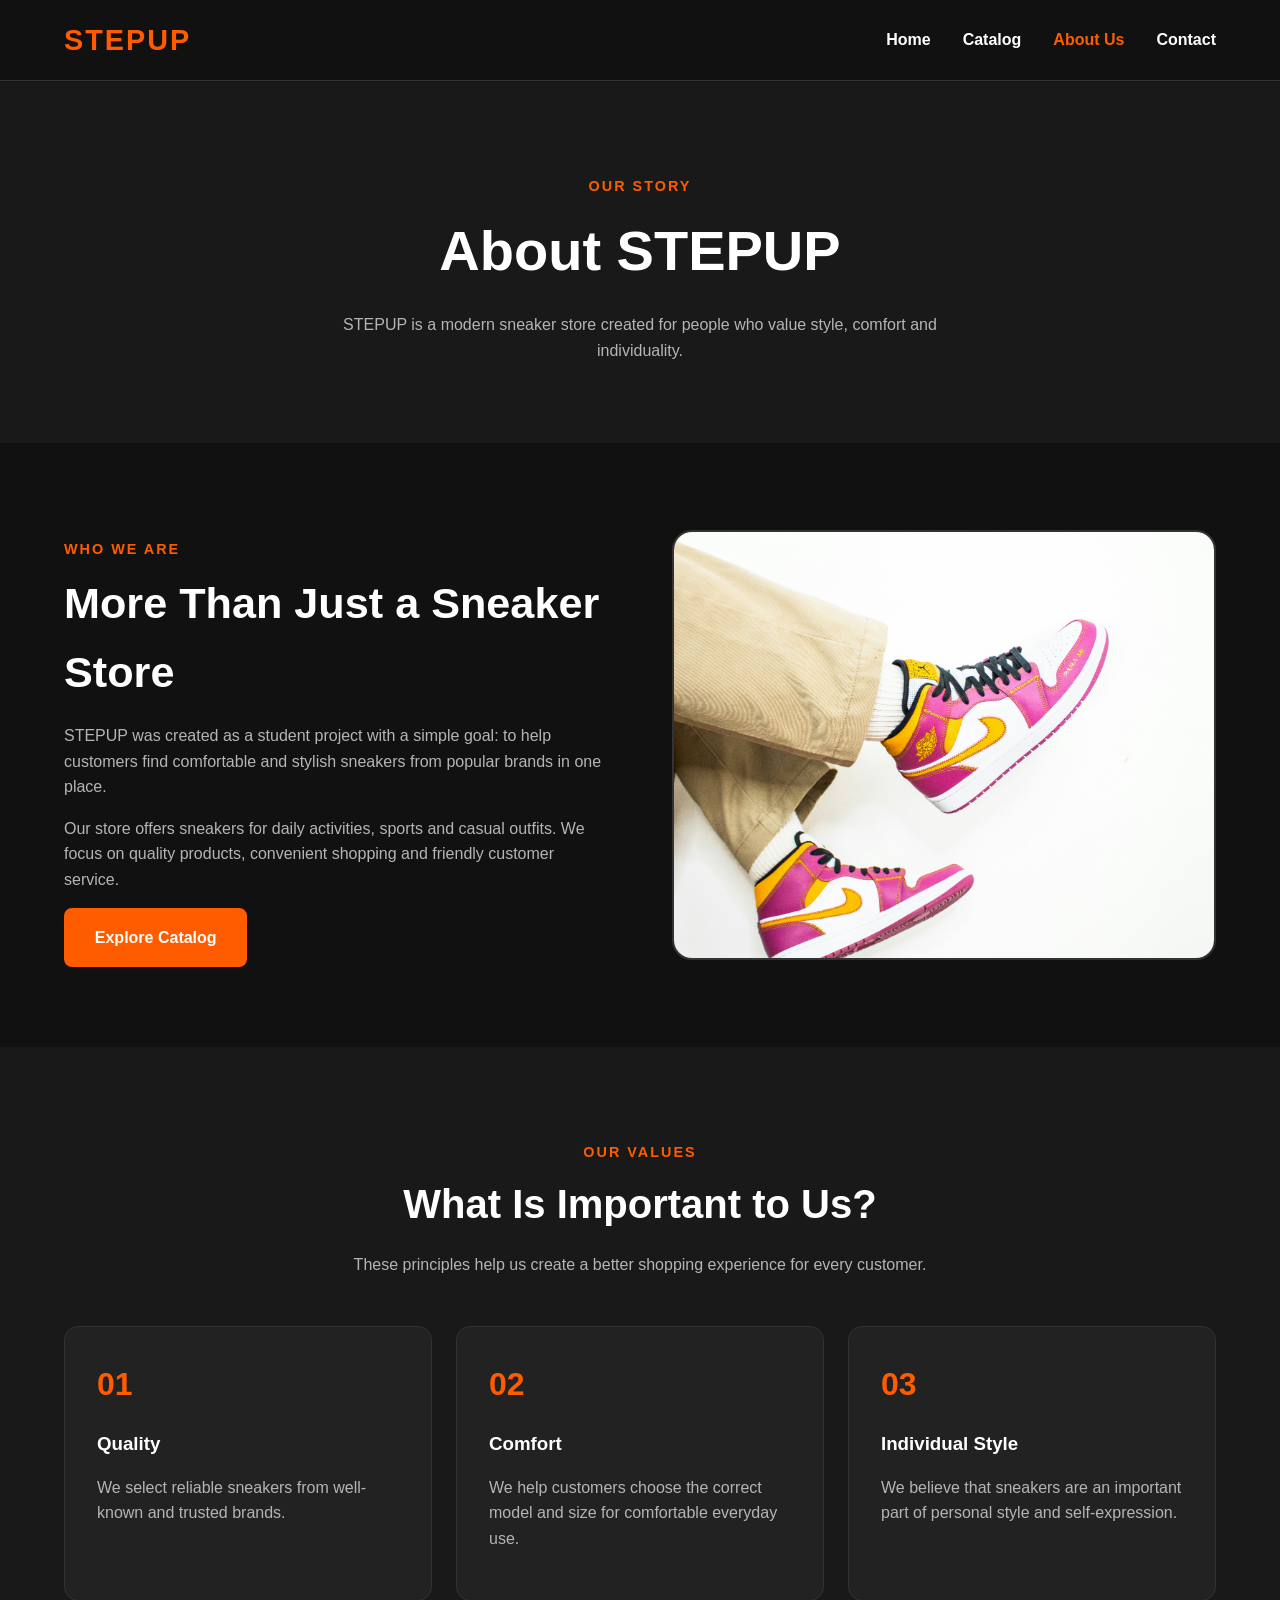
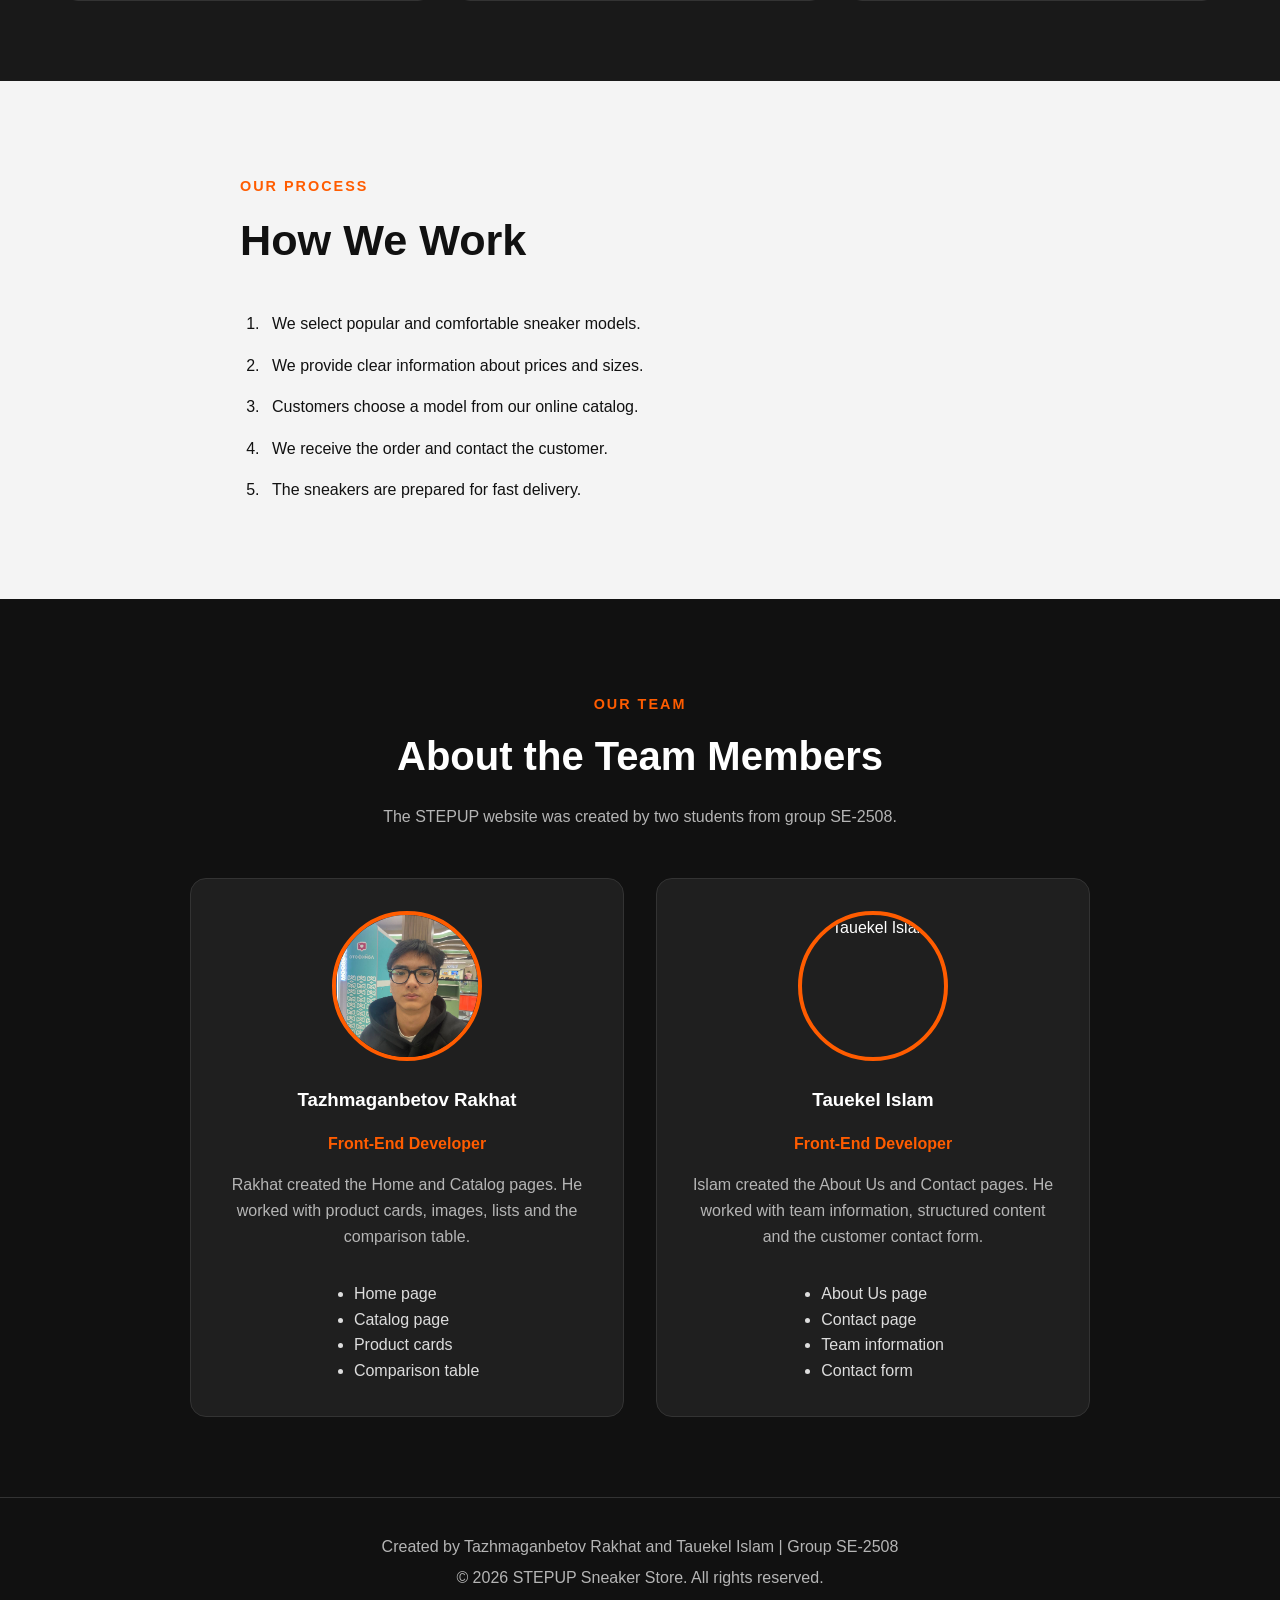
==== about.html @ 3e0dd7fe "Initial STEPUP sneaker store project" ====
<!DOCTYPE html>
<html lang="en">
<head>
  <meta charset="UTF-8">
  <meta name="viewport" content="width=device-width, initial-scale=1.0">

  <!-- Created by Tazhmaganbetov Rakhat and Tauekel Islam, SE-2508 -->
  <title>About Us | STEPUP Sneaker Store</title>

  <link rel="stylesheet" href="./css/style.css">
</head>

<body>

<!-- Header and navigation -->
<header id="main-header">
  <nav class="navbar">
    <a class="logo" href="index.html">STEPUP</a>

    <ul class="nav-menu">
      <li><a href="index.html">Home</a></li>
      <li><a href="catalog.html">Catalog</a></li>
      <li><a class="active" href="about.html">About Us</a></li>
      <li><a href="contact.html">Contact</a></li>
    </ul>
  </nav>
</header>

<main>

  <!-- Page introduction -->
  <section class="page-banner">
    <p class="section-label">OUR STORY</p>
    <h1>About STEPUP</h1>
    <p>
      STEPUP is a modern sneaker store created for people who value
      style, comfort and individuality.
    </p>
  </section>

  <!-- Store story -->
  <section class="about-story">
    <div class="about-text">
      <p class="section-label">WHO WE ARE</p>
      <h2>More Than Just a Sneaker Store</h2>

      <p>
        STEPUP was created as a student project with a simple goal:
        to help customers find comfortable and stylish sneakers
        from popular brands in one place.
      </p>

      <p>
        Our store offers sneakers for daily activities, sports and
        casual outfits. We focus on quality products, convenient
        shopping and friendly customer service.
      </p>

      <a class="button" href="catalog.html">
        Explore Catalog
      </a>
    </div>

    <div class="about-image">
      <img
        src="./img/hero-sneakers.jpg"
        alt="Sneakers displayed in the STEPUP store"
      >
    </div>
  </section>

  <!-- Mission and values -->
  <section class="values-section">
    <div class="section-heading">
      <p class="section-label">OUR VALUES</p>
      <h2>What Is Important to Us?</h2>
      <p>
        These principles help us create a better shopping
        experience for every customer.
      </p>
    </div>

    <div class="values-container">
      <article class="value-card">
        <span class="value-number">01</span>
        <h3>Quality</h3>
        <p>
          We select reliable sneakers from well-known and
          trusted brands.
        </p>
      </article>

      <article class="value-card">
        <span class="value-number">02</span>
        <h3>Comfort</h3>
        <p>
          We help customers choose the correct model and size
          for comfortable everyday use.
        </p>
      </article>

      <article class="value-card">
        <span class="value-number">03</span>
        <h3>Individual Style</h3>
        <p>
          We believe that sneakers are an important part of
          personal style and self-expression.
        </p>
      </article>
    </div>
  </section>

  <!-- How the store works -->
  <section class="work-process">
    <div class="process-content">
      <p class="section-label">OUR PROCESS</p>
      <h2>How We Work</h2>

      <ol class="process-list">
        <li>
          We select popular and comfortable sneaker models.
        </li>
        <li>
          We provide clear information about prices and sizes.
        </li>
        <li>
          Customers choose a model from our online catalog.
        </li>
        <li>
          We receive the order and contact the customer.
        </li>
        <li>
          The sneakers are prepared for fast delivery.
        </li>
      </ol>
    </div>
  </section>

  <!-- Required team members section -->
  <section class="team-section">
    <div class="section-heading">
      <p class="section-label">OUR TEAM</p>
      <h2>About the Team Members</h2>
      <p>
        The STEPUP website was created by two students from
        group SE-2508.
      </p>
    </div>

    <div class="team-container">

      <article class="team-card">
        <img
          class="profile-img"
          src="./img/rakhat.jpg"
          alt="Tazhmaganbetov Rakhat"
        >
        <h3>Tazhmaganbetov Rakhat</h3>
        <p class="team-role">Front-End Developer</p>

        <p>
          Rakhat created the Home and Catalog pages. He worked
          with product cards, images, lists and the comparison
          table.
        </p>

        <ul class="member-tasks">
          <li>Home page</li>
          <li>Catalog page</li>
          <li>Product cards</li>
          <li>Comparison table</li>
        </ul>
      </article>

      <article class="team-card">
        <img
          class="profile-img"
          src="./img/islam.jpg"
          alt="Tauekel Islam"
        >

        <h3>Tauekel Islam</h3>
        <p class="team-role">Front-End Developer</p>

        <p>
          Islam created the About Us and Contact pages. He worked
          with team information, structured content and the
          customer contact form.
        </p>

        <ul class="member-tasks">
          <li>About Us page</li>
          <li>Contact page</li>
          <li>Team information</li>
          <li>Contact form</li>
        </ul>
      </article>

    </div>
  </section>

</main>

<!-- Footer -->
<footer>
  <p>
    Created by Tazhmaganbetov Rakhat and Tauekel Islam |
    Group SE-2508
  </p>
  <p>&copy; 2026 STEPUP Sneaker Store. All rights reserved.</p>
</footer>

</body>
</html>
---- css/style.css ----
/* General settings */
* {
  box-sizing: border-box;
}

html {
  scroll-behavior: smooth;
}
.contact-image {
  width: 100%;
  height: 230px;
  margin-bottom: 1.5rem;
  border-radius: 14px;
  object-fit: cover;
}
body {
  margin: 0;
  font-family: Arial, Helvetica, sans-serif;
  color: #ffffff;
  background-color: #111111;
  line-height: 1.6;
}

img {
  display: block;
  max-width: 100%;
}

a {
  color: inherit;
  text-decoration: none;
}

/* Header and navigation */
#main-header {
  background-color: #111111;
  border-bottom: 1px solid #333333;
}

.navbar {
  width: 90%;
  max-width: 1200px;
  min-height: 80px;
  margin: 0 auto;
  display: flex;
  align-items: center;
  justify-content: space-between;
}

.logo {
  color: #ff5c00;
  font-size: 1.8rem;
  font-weight: bold;
  letter-spacing: 2px;
}

.nav-menu {
  display: flex;
  align-items: center;
  gap: 2rem;
  margin: 0;
  padding: 0;
  list-style: none;
}

.nav-menu a {
  color: #ffffff;
  font-size: 1rem;
  font-weight: bold;
  transition: color 0.3s;
}

.nav-menu a:hover,
.nav-menu .active {
  color: #ff5c00;
}

/* Main hero section */
.hero {
  width: 90%;
  max-width: 1200px;
  min-height: 70vh;
  margin: 0 auto;
  display: flex;
  align-items: center;
  justify-content: space-between;
  gap: 3rem;
  padding: 4rem 0;
}

.hero-content {
  width: 50%;
}

.hero-label,
.section-label {
  margin-bottom: 0.5rem;
  color: #ff5c00;
  font-size: 0.9rem;
  font-weight: bold;
  letter-spacing: 2px;
}

.hero h1 {
  margin: 0 0 1rem;
  font-size: 4rem;
  line-height: 1.1;
}

.hero-description {
  max-width: 550px;
  margin-bottom: 2rem;
  color: #b5b5b5;
  font-size: 1.1rem;
}

.hero-image {
  width: 50%;
}

.hero-image img {
  width: 100%;
  height: 430px;
  border: 2px solid #333333;
  border-radius: 24px;
  object-fit: cover;
}

/* Buttons */
.button {
  display: inline-block;
  padding: 0.9rem 1.8rem;
  border: 2px solid #ff5c00;
  border-radius: 8px;
  color: #ffffff;
  background-color: #ff5c00;
  font-weight: bold;
  transition: 0.3s;
}

.button:hover {
  color: #ff5c00;
  background-color: transparent;
  transform: translateY(-2px);
}

.secondary-button {
  margin-top: 1rem;
}

/* Common section heading */
.section-heading {
  max-width: 650px;
  margin: 0 auto 3rem;
  text-align: center;
}

.section-heading h2 {
  margin: 0.3rem 0;
  font-size: 2.5rem;
}

.section-heading p:last-child {
  color: #b5b5b5;
}

/* Benefits section */
.benefits {
  padding: 5rem 5%;
  background-color: #191919;
}

.benefit-container {
  max-width: 1200px;
  margin: 0 auto;
  display: flex;
  gap: 1.5rem;
}

.benefit-card {
  flex: 1;
  padding: 2rem;
  border: 1px solid #333333;
  border-radius: 14px;
  background-color: #222222;
  transition: transform 0.3s, border-color 0.3s;
}

.benefit-card:hover {
  border-color: #ff5c00;
  transform: translateY(-5px);
}

.benefit-card h3 {
  margin-top: 0;
  color: #ff5c00;
}

.benefit-card p {
  margin-bottom: 0;
  color: #b5b5b5;
}

/* Popular products section */
.popular-products {
  max-width: 1200px;
  margin: 0 auto;
  padding: 5rem 0;
}

.product-container {
  display: flex;
  gap: 1.5rem;
}

.product-card {
  flex: 1;
  overflow: hidden;
  border: 1px solid #333333;
  border-radius: 14px;
  background-color: #1f1f1f;
  transition: transform 0.3s;
}

.product-card:hover {
  transform: translateY(-6px);
}

.product-card img {
  width: 100%;
  height: 250px;
  object-fit: cover;
}

.product-info {
  padding: 1.5rem;
}

.product-brand {
  margin: 0;
  color: #b5b5b5;
  font-size: 0.9rem;
}

.product-info h3 {
  margin: 0.4rem 0;
  font-size: 1.3rem;
}

.product-price {
  color: #ff5c00;
  font-size: 1.1rem;
  font-weight: bold;
}

.product-link {
  color: #ffffff;
  font-weight: bold;
}

.product-link:hover {
  color: #ff5c00;
}

/* Shopping steps */
.shopping-steps {
  padding: 5rem 5%;
  background-color: #f4f4f4;
  color: #111111;
}

.steps-content {
  max-width: 800px;
  margin: 0
  auto;
}

.steps-content h2 {
  margin-top: 0;
  font-size: 2.5rem;
}

.steps-content ol {
  padding-left: 1.5rem;
}

.steps-content li {
  margin-bottom: 0.8rem;
}

/* Footer */
footer {
  padding: 2rem 5%;
  border-top: 1px solid #333333;
  color: #b5b5b5;
  background-color: #111111;
  text-align: center;
}

footer p {
  margin: 0.3rem;
}
/* Page banner */
.page-banner {
  padding: 5rem 5%;
  background-color: #191919;
  text-align: center;
}

.page-banner h1 {
  margin: 0.5rem 0;
  font-size: 3.5rem;
}

.page-banner p:last-child {
  max-width: 650px;
  margin: 1rem auto 0;
  color: #b5b5b5;
}

/* Catalog */
.catalog-section {
  width: 90%;
  max-width: 1200px;
  margin: 0 auto;
  padding: 5rem 0;
}

.catalog-grid {
  display: grid;
  grid-template-columns: repeat(3, 1fr);
  gap: 1.5rem;
}

.catalog-grid .product-card h2 {
  margin: 0.4rem 0;
  font-size: 1.3rem;
}

.catalog-grid .product-card p {
  color: #b5b5b5;
}

.catalog-grid .product-card .product-price {
  color: #ff5c00;
}

.product-size {
  font-weight: bold;
}

.product-button {
  margin-top: 0.5rem;
  padding: 0.7rem 1.2rem;
}

/* Comparison table */
.comparison-section {
  padding: 5rem 5%;
  background-color: #191919;
}

.table-container {
  max-width: 1000px;
  margin: 0 auto;
  overflow-x: auto;
}

table {
  width: 100%;
  border-collapse: collapse;
  background-color: #222222;
}

table th,
table td {
  padding: 1rem;
  border: 1px solid #444444;
  text-align: left;
}

table th {
  color: #ffffff;
  background-color: #ff5c00;
}

table td {
  color: #dddddd;
}

table tbody tr:hover {
  background-color: #2c2c2c;
}
/* About story */
.about-story {
  width: 90%;
  max-width: 1200px;
  margin: 0 auto;
  padding: 5rem 0;
  display: flex;
  align-items: center;
  gap: 4rem;
}

.about-text,
.about-image {
  width: 50%;
}

.about-text h2 {
  margin: 0.5rem 0 1rem;
  font-size: 2.7rem;
}

.about-text p {
  color: #b5b5b5;
}

.about-text .section-label {
  color: #ff5c00;
}

.about-image img {
  width: 100%;
  height: 430px;
  border: 2px solid #333333;
  border-radius: 20px;
  object-fit: cover;
}

/* Store values */
.values-section {
  padding: 5rem 5%;
  background-color: #191919;
}

.values-container {
  max-width: 1200px;
  margin: 0 auto;
  display: flex;
  gap: 1.5rem;
}

.value-card {
  flex: 1;
  padding: 2rem;
  border: 1px solid #333333;
  border-radius: 14px;
  background-color: #222222;
  transition: 0.3s;
}

.value-card:hover {
  border-color: #ff5c00;
  transform: translateY(-5px);
}

.value-number {
  color: #ff5c00;
  font-size: 2rem;
  font-weight: bold;
}

.value-card h3 {
  margin-bottom: 0.5rem;
}

.value-card p {
  color: #b5b5b5;
}

/* Work process */
.work-process {
  padding: 5rem 5%;
  background-color: #f4f4f4;
  color: #111111;
}

.process-content {
  max-width: 800px;
  margin: 0 auto;
}

.process-content h2 {
  margin-top: 0;
  font-size: 2.7rem;
}

.process-list {
  padding-left: 1.5rem;
}

.process-list li {
  margin-bottom: 1rem;
  padding-left: 0.5rem;
}

/* Team section */
.team-section {
  padding: 5rem 5%;
}

.team-container {
  max-width: 900px;
  margin: 0 auto;
  display: flex;
  gap: 2rem;
}

.team-card {
  flex: 1;
  padding: 2rem;
  border: 1px solid #333333;
  border-radius: 16px;
  background-color: #1f1f1f;
  text-align: center;
}

.profile-placeholder {
  width: 150px;
  height: 150px;
  margin: 0 auto 1.5rem;
  border: 4px solid #ff5c00;
  border-radius: 50%;
  color: #ffffff;
  background-color: #333333;
  display: flex;
  align-items: center;
  justify-content: center;
  font-size: 2.3rem;
  font-weight: bold;
}

.team-card h3 {
  margin-bottom: 0.3rem;
}

.team-role {
  color: #ff5c00;
  font-weight: bold;
}

.team-card > p:not(.team-role) {
  color: #b5b5b5;
}

.member-tasks {
  display: inline-block;
  margin: 1rem auto 0;
  padding-left: 1.2rem;
  color: #dddddd;
  text-align: left;
}
.profile-img {
  display: block;
  width: 150px;
  height: 150px;
  margin: 0 auto 1.5rem;
  border: 4px solid #ff5c00;
  border-radius: 50%;
  object-fit: cover;
  transition: transform 0.3s, border-color 0.3s;
}

.profile-img:hover {
  border-color: #ffffff;
  transform: scale(1.06);
}
/* Contact page */
.contact-section {
  width: 90%;
  max-width: 1200px;
  margin: 0 auto;
  padding: 5rem 0;
  display: grid;
  grid-template-columns: 1fr 1.3fr;
  gap: 4rem;
}

.contact-information h2 {
  margin: 0.5rem 0 1rem;
  font-size: 2.5rem;
}

.contact-information > p:not(.section-label) {
  color: #b5b5b5;
}

.contact-card {
  margin-top: 1rem;
  padding: 1rem 1.2rem;
  border-left: 4px solid #ff5c00;
  background-color: #1f1f1f;
}

.contact-card h3 {
  margin: 0;
  color: #ff5c00;
}

.contact-card p {
  margin: 0.3rem 0 0;
  color: #dddddd;
}

.contact-card a:hover {
  color: #ff5c00;
}

.working-hours {
  margin: 0.5rem 0 0;
  padding-left: 1.2rem;
  color: #dddddd;
}

/* Form */
.form-wrapper {
  padding: 2rem;
  border: 1px solid #333333;
  border-radius: 16px;
  background-color: #1f1f1f;
}

.form-wrapper h2 {
  margin-top: 0;
  font-size: 2rem;
}

.form-group {
  margin: 0 0 1.3rem;
  padding: 0;
  border: none;
}

.form-group label,
.form-group legend {
  display: block;
  margin-bottom: 0.5rem;
  color: #ffffff;
  font-weight: bold;
}

#contact-form input[type="text"],
#contact-form input[type="email"],
#contact-form select,
#contact-form textarea {
  width: 100%;
  padding: 0.9rem;
  border: 2px solid #444444;
  border-radius: 8px;
  color: #ffffff;
  background-color: #292929;
  font: inherit;
  outline: none;
  transition: border-color 0.3s, box-shadow 0.3s;
}

#contact-form input:focus,
#contact-form select:focus,
#contact-form textarea:focus {
  border-color: #ff5c00;
  box-shadow: 0 0 0 3px rgba(255, 92, 0, 0.2);
}

#contact-form textarea {
  resize: vertical;
}

.radio-options {
  display: flex;
  flex-wrap: wrap;
  gap: 0.7rem;
}

.radio-options label {
  padding: 0.6rem 0.9rem;
  border: 1px solid #444444;
  border-radius: 8px;
  background-color: #292929;
  cursor: pointer;
}

.radio-options label:hover {
  border-color: #ff5c00;
}

.radio-options input {
  accent-color: #ff5c00;
}

.color-input {
  width: 70px;
  height: 45px;
  padding: 3px;
  border: 2px solid #444444;
  border-radius: 8px;
  background-color: #292929;
  cursor: pointer;
}

.agreement {
  display: flex;
  align-items: center;
  gap: 0.6rem;
  margin-bottom: 1.5rem;
  color: #b5b5b5;
}

.agreement input {
  accent-color: #ff5c00;
}

.submit-button {
  width: 100%;
  padding: 1rem;
  border: 2px solid #ff5c00;
  border-radius: 8px;
  color: #ffffff;
  background-color: #ff5c00;
  font-size: 1rem;
  font-weight: bold;
  cursor: pointer;
  transition: 0.3s;
}

.submit-button:hover {
  color: #ff5c00;
  background-color: transparent;
}
/* Responsive design */
@media (max-width: 800px) {
  .about-story,
  .values-container,
  .team-container {
    flex-direction: column;
  }
  .contact-section {
    grid-template-columns: 1fr;
    gap: 2rem;
  }

  .form-wrapper {
    padding: 1.3rem;
  }
  .about-text,
  .about-image {
    width: 100%;
  }

  .about-text h2 {
    font-size: 2.2rem;
  }

  .about-image img {
    height: 320px;
  }
  .navbar {
    padding: 1rem 0;
    flex-direction: column;
    gap: 1rem;
  }

  .nav-menu {
    gap: 1rem;
    flex-wrap: wrap;
    justify-content: center;
  }

  .hero {
    flex-direction: column;
  }

  .hero-content,
  .hero-image {
    width: 100%;
  }

  .hero h1 {
    font-size: 2.8rem;
  }

  .hero-image img {
    height: 350px;
  }

  .catalog-grid {
    grid-template-columns: 1fr;
  }

  .page-banner h1 {
    font-size: 2.5rem;
  }
  .benefit-container,
  .product-container {
    flex-direction: column;
  }

  .popular-products {
    width: 90%;
  }
}
/* Table special features */
.best-choice {
  background-color: rgba(255, 92, 0, 0.12);
}

.best-choice td:first-child {
  border-left: 4px solid #ff5c00;
}

.choice-badge {
  display: inline-block;
  margin-left: 0.5rem;
  padding: 0.2rem 0.5rem;
  border-radius: 20px;
  color: #111111;
  background-color: #ffb703;
  font-size: 0.7rem;
  font-weight: bold;
  text-transform: uppercase;
}

.stock {
  display: inline-block;
  min-width: 90px;
  padding: 0.35rem 0.7rem;
  border-radius: 20px;
  font-size: 0.8rem;
  font-weight: bold;
  text-align: center;
}

.in-stock {
  color: #75ff9b;
  background-color: rgba(46, 204, 113, 0.18);
}

.low-stock {
  color: #ffd166;
  background-color: rgba(255, 193, 7, 0.18);
}

.out-of-stock {
  color: #ff7b7b;
  background-color: rgba(231, 76, 60, 0.18);
}

table tbody tr {
  transition: background-color 0.3s, transform 0.3s;
}

table tbody tr:hover {
  background-color: #333333;
  transform: scale(1.01);
}
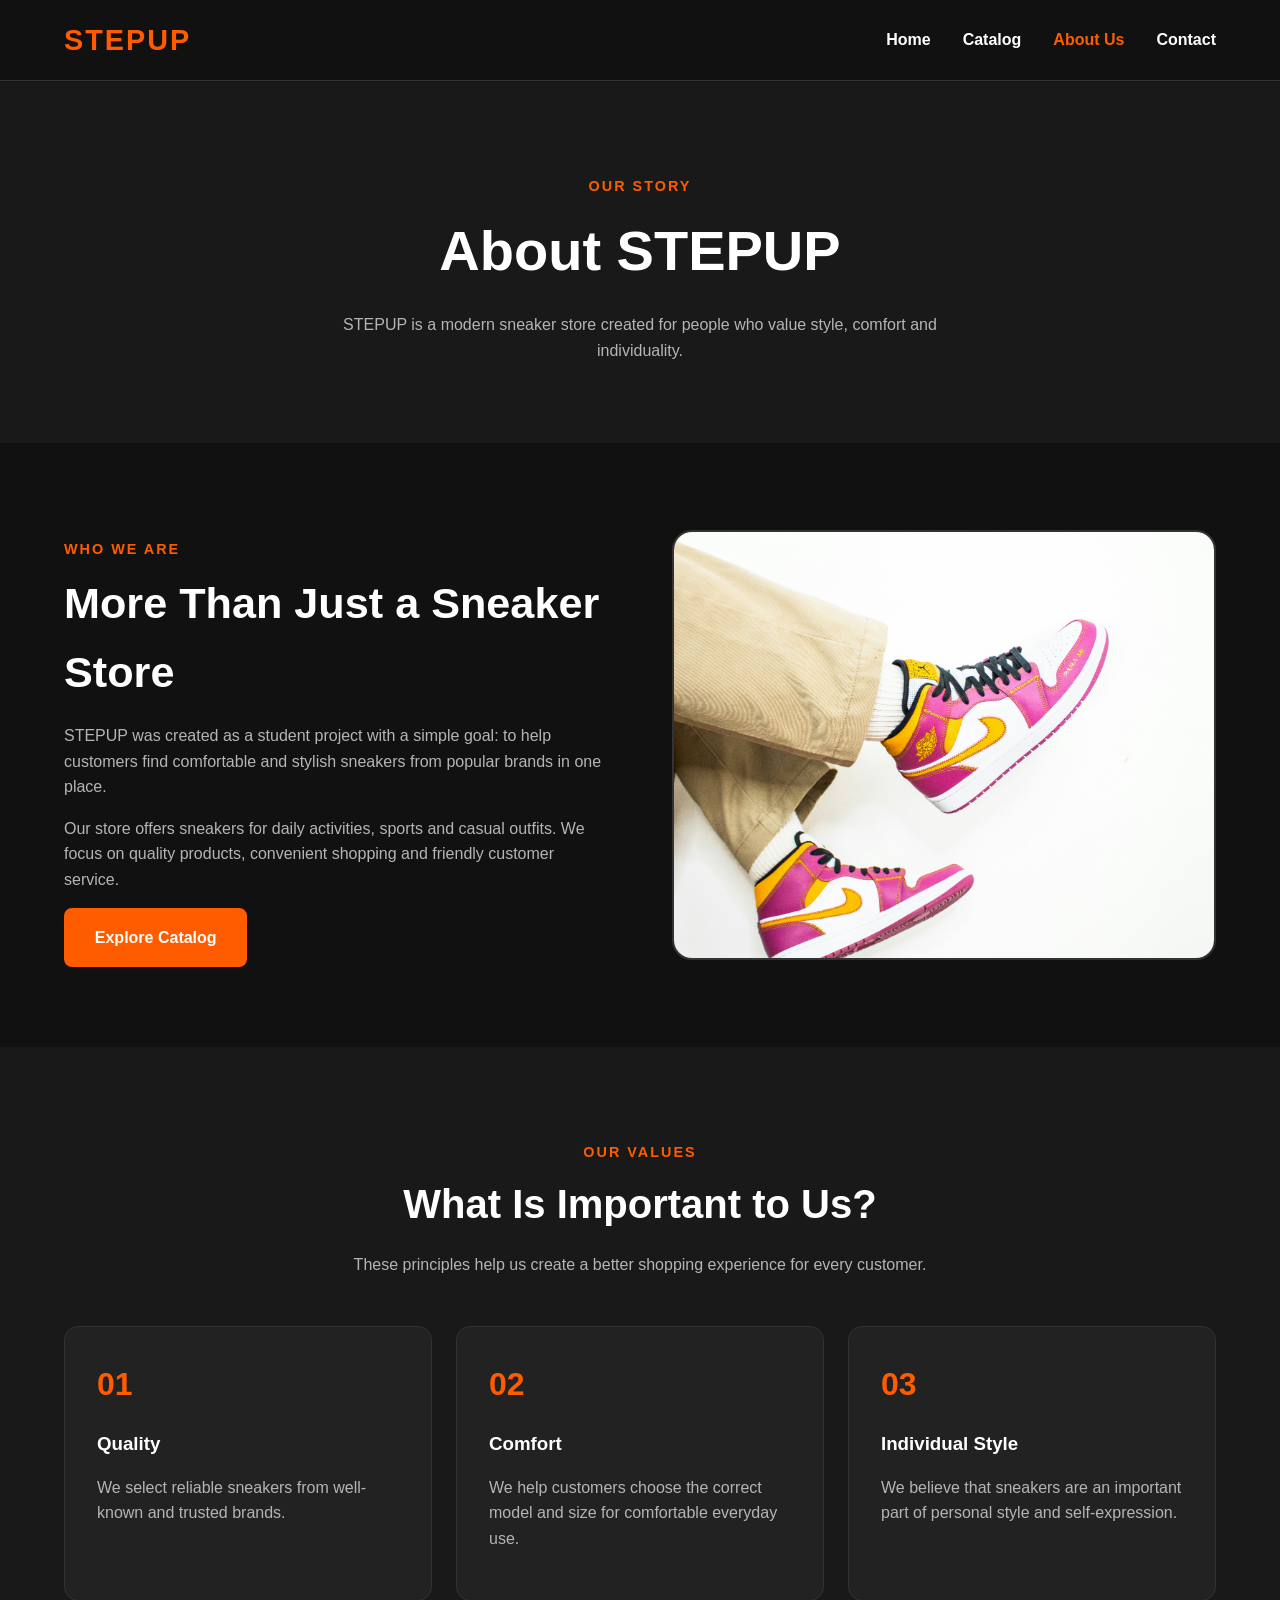
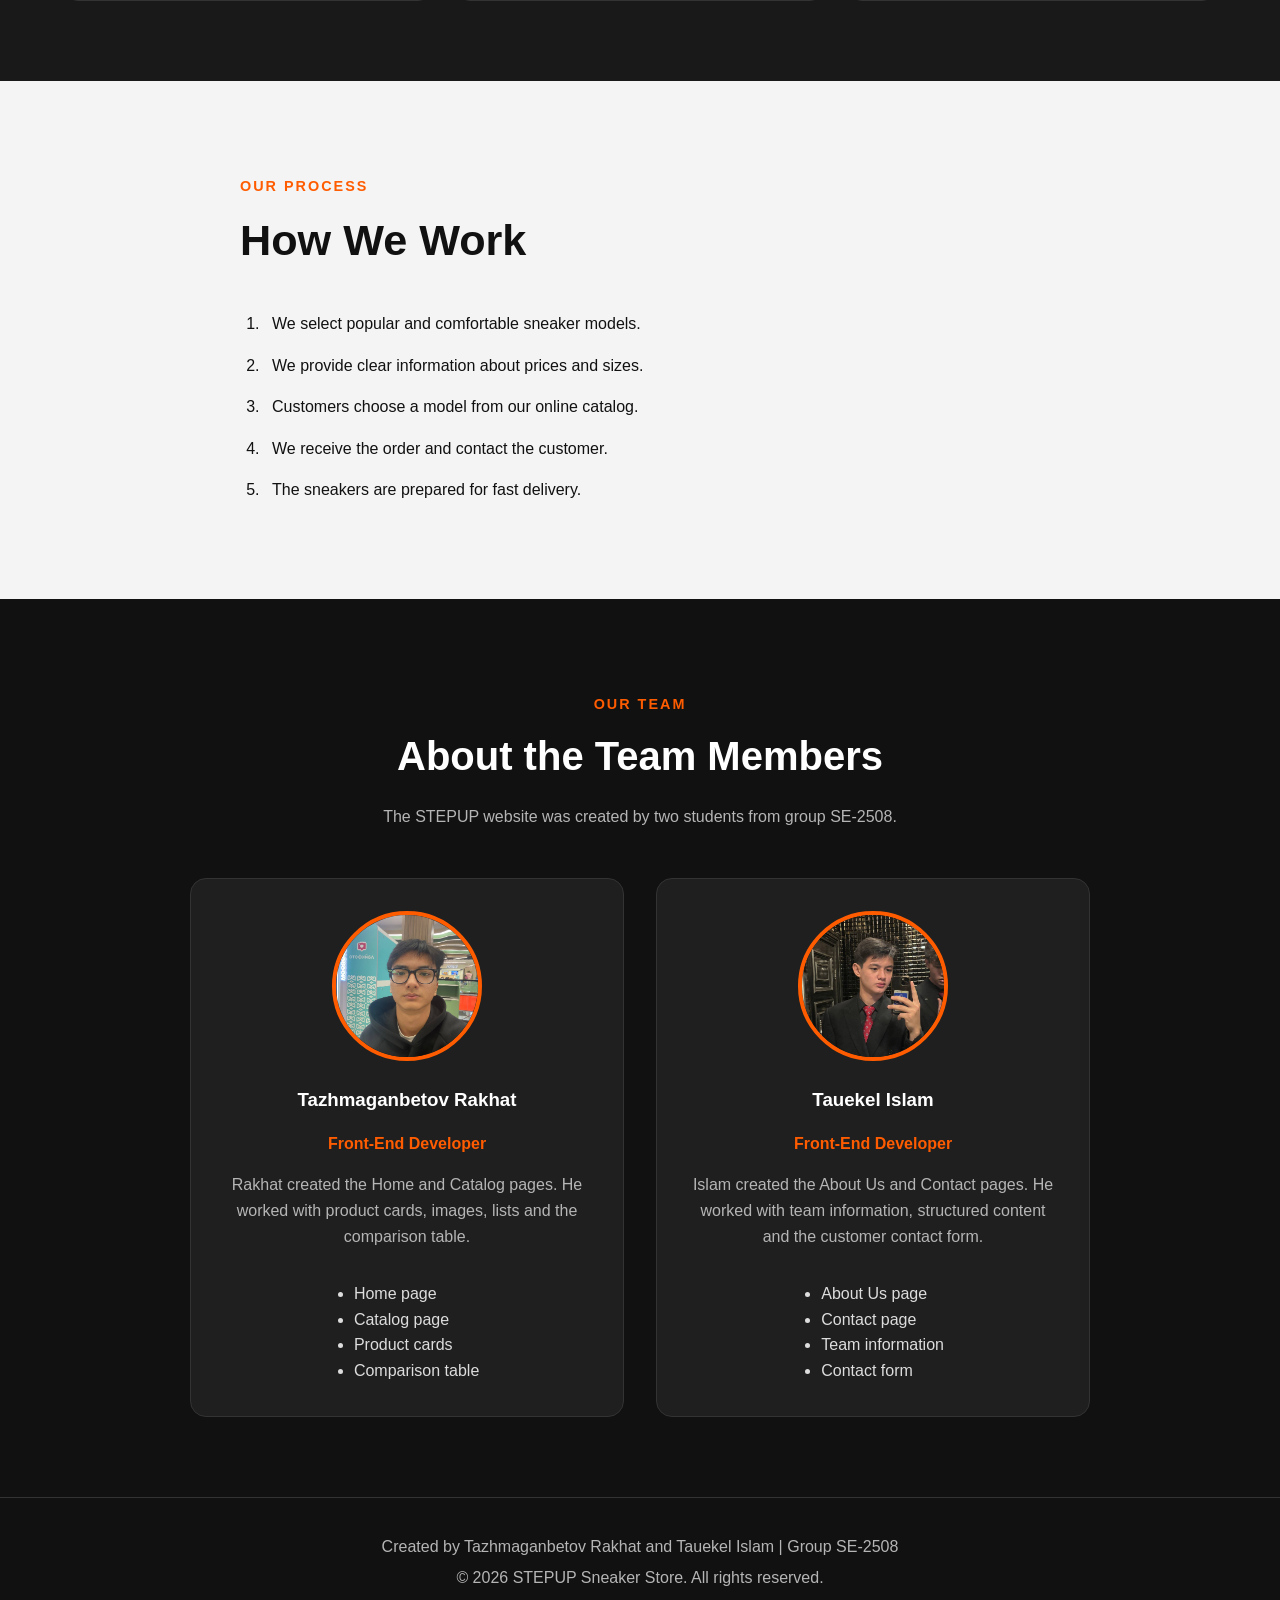
==== commit fd975616: "changed photo" ====
--- a/about.html
+++ b/about.html
@@ -175,7 +175,7 @@
       <article class="team-card">
         <img
           class="profile-img"
-          src="./img/islam.jpg"
+          src="./img/islam.JPG"
           alt="Tauekel Islam"
         >
 
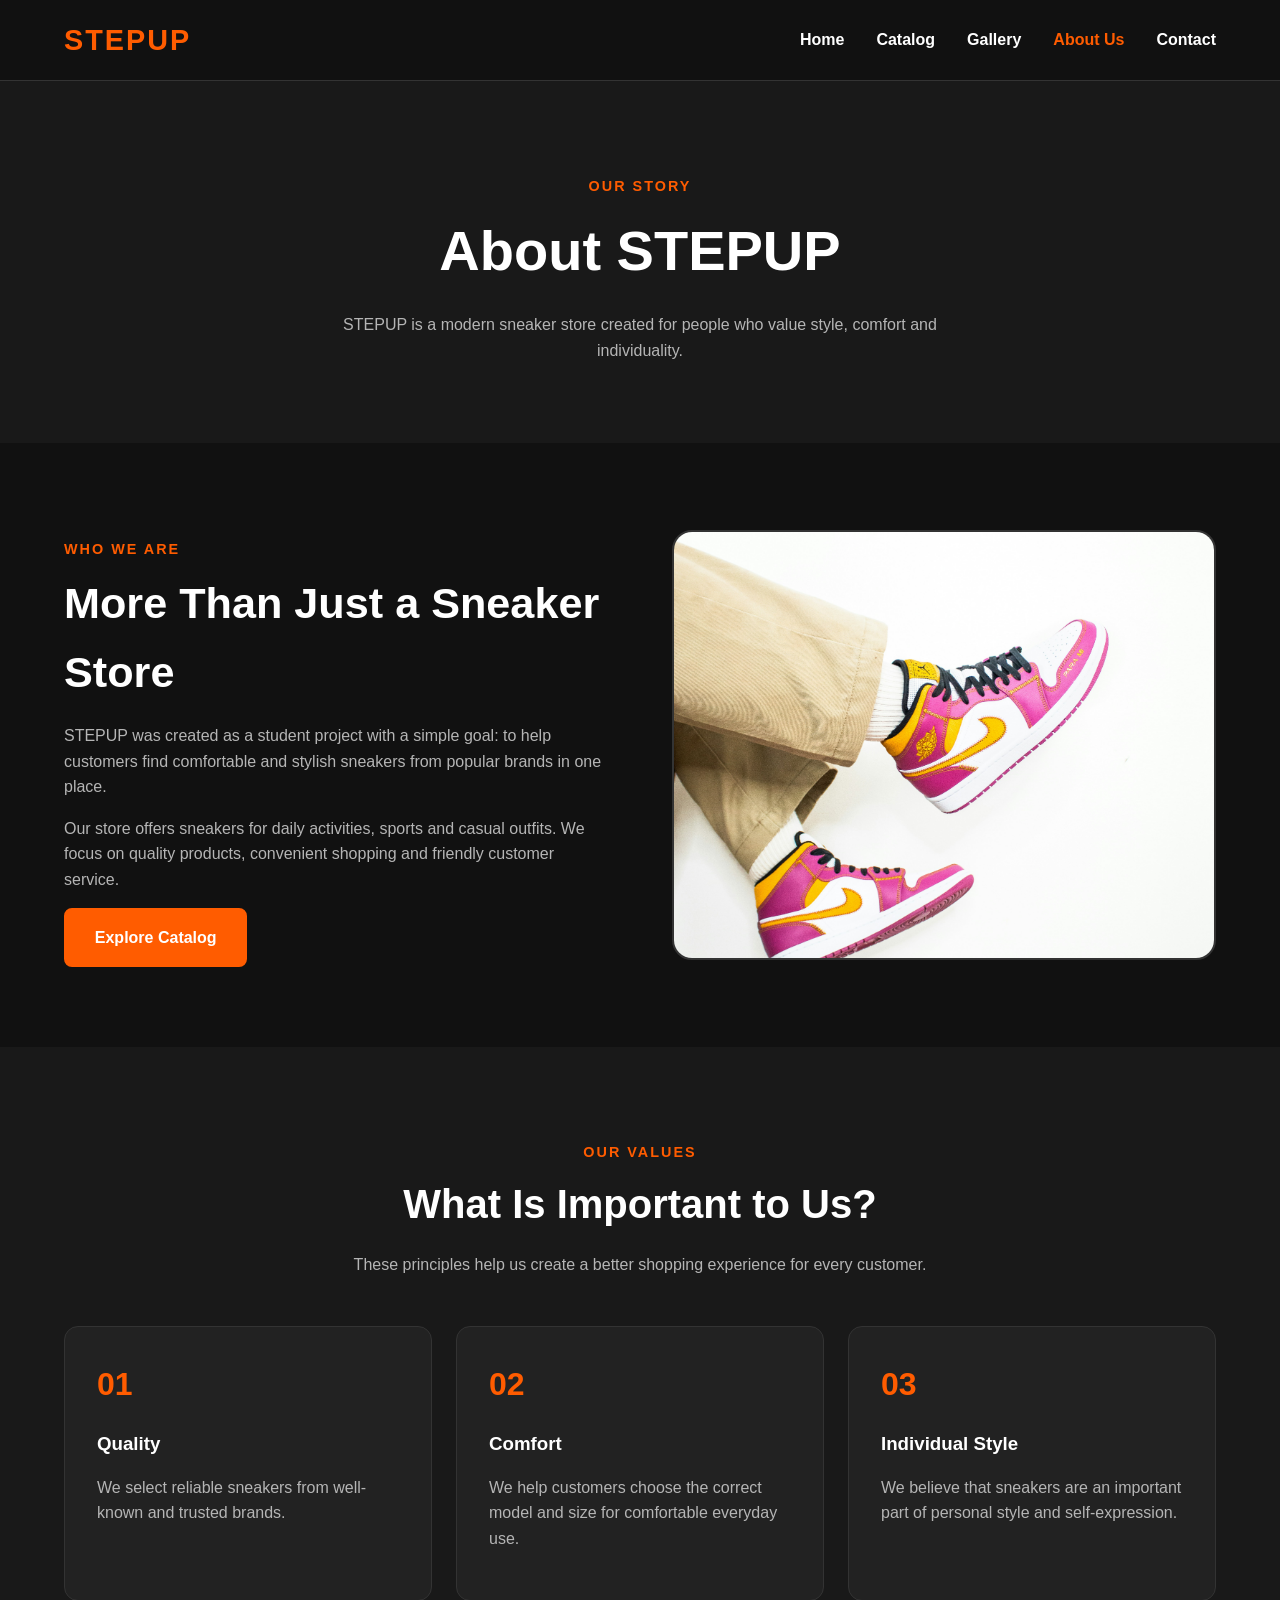
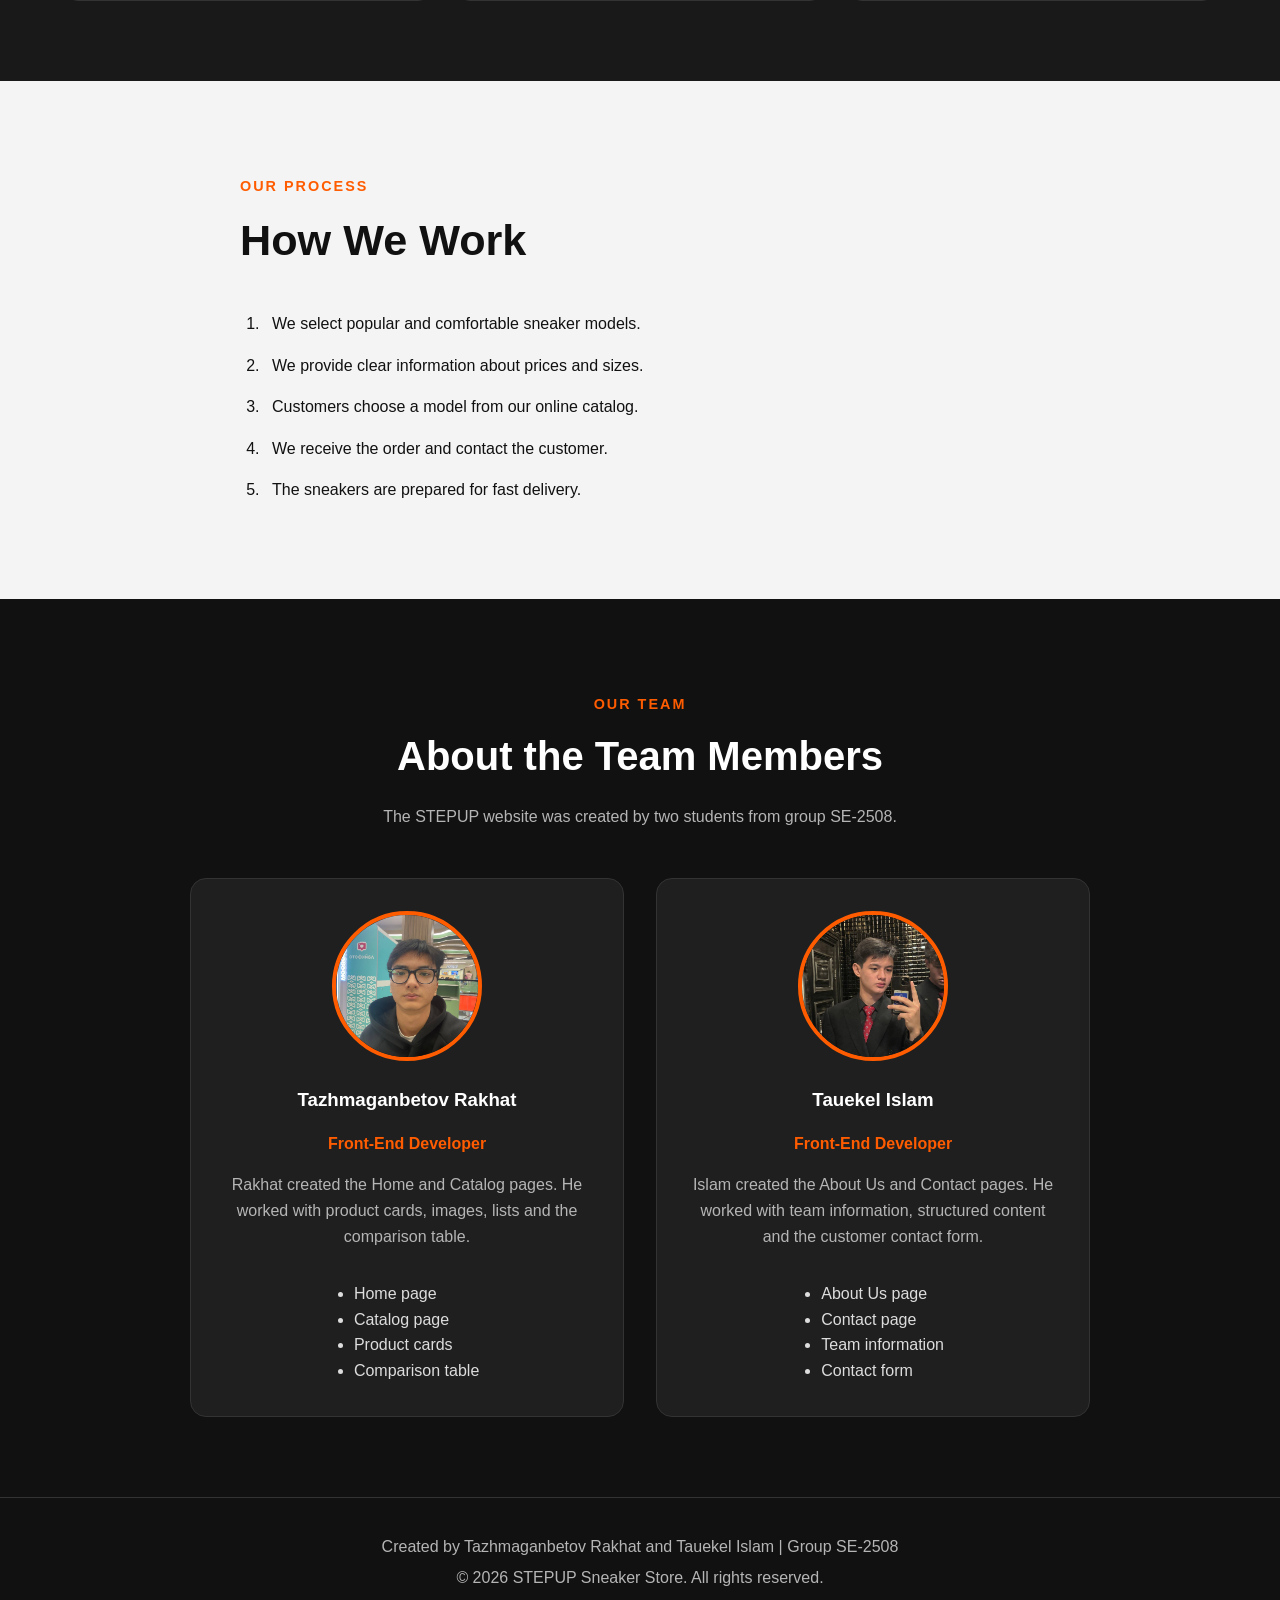
==== commit 01ad0bf1: "Assigment 2 fully" ====
--- a/about.html
+++ b/about.html
@@ -20,6 +20,7 @@
     <ul class="nav-menu">
       <li><a href="index.html">Home</a></li>
       <li><a href="catalog.html">Catalog</a></li>
+      <li><a href="gallery.html">Gallery</a></li>
       <li><a class="active" href="about.html">About Us</a></li>
       <li><a href="contact.html">Contact</a></li>
     </ul>
--- a/css/style.css
+++ b/css/style.css
@@ -658,7 +658,7 @@
 #contact-form input:focus,
 #contact-form select:focus,
 #contact-form textarea:focus {
-  border-color: #ff5c00;
+  border-color: #000000;
   box-shadow: 0 0 0 3px rgba(255, 92, 0, 0.2);
 }
 
@@ -727,6 +727,178 @@
   color: #ff5c00;
   background-color: transparent;
 }
+/* ===== GALLERY PAGE ===== */
+
+.gallery-layout {
+  min-height: 100vh;
+
+  display: grid;
+  grid-template-columns: 240px minmax(0, 1fr);
+  grid-template-rows: auto 1fr auto;
+
+  grid-template-areas:
+    "header header"
+    "sidebar main"
+    "footer footer";
+}
+
+.gallery-layout #main-header {
+  grid-area: header;
+}
+
+.gallery-sidebar {
+  grid-area: sidebar;
+
+  padding: 2rem 1.5rem;
+  background-color: #191919;
+  border-right: 1px solid #333333;
+}
+
+.gallery-main {
+  grid-area: main;
+
+  min-width: 0;
+  padding: 3rem;
+}
+
+.gallery-layout footer {
+  grid-area: footer;
+}
+
+/* Sidebar */
+
+.sidebar-menu {
+  margin: 1.5rem 0;
+  padding: 0;
+  list-style: none;
+}
+
+.sidebar-menu li {
+  margin-bottom: 0.8rem;
+}
+
+.sidebar-menu a {
+  color: #ffffff;
+  text-decoration: none;
+  transition: 0.3s;
+}
+
+.sidebar-menu a:hover {
+  color: #ff5c00;
+}
+
+.sidebar-note {
+  color: #aaaaaa;
+  font-size: 0.9rem;
+  line-height: 1.6;
+}
+
+/* Gallery heading */
+
+.gallery-introduction {
+  max-width: 700px;
+  margin-bottom: 2rem;
+}
+
+.gallery-introduction h1 {
+  margin-bottom: 1rem;
+  font-size: 2.5rem;
+}
+
+.gallery-introduction p {
+  color: #b8b8b8;
+  line-height: 1.6;
+}
+
+/* 9-image grid */
+
+.image-gallery {
+  display: grid;
+  grid-template-columns: repeat(3, minmax(0, 1fr));
+  gap: 1.5rem;
+}
+
+.gallery-item {
+  position: relative;
+
+  min-height: 280px;
+  margin: 0;
+  overflow: hidden;
+
+  background-color: #1f1f1f;
+  border: 1px solid #333333;
+  border-radius: 14px;
+}
+
+.gallery-item img {
+  width: 100%;
+  height: 100%;
+  min-height: 280px;
+
+  display: block;
+  object-fit: cover;
+
+  transition: transform 0.35s, filter 0.35s;
+}
+
+/* Caption appears on hover */
+
+.gallery-item figcaption {
+  position: absolute;
+  right: 0;
+  bottom: 0;
+  left: 0;
+
+  display: flex;
+  flex-direction: column;
+  padding: 2.5rem 1rem 1rem;
+
+  color: #ffffff;
+  background: linear-gradient(
+    transparent,
+    rgba(0, 0, 0, 0.92)
+  );
+
+  transform: translateY(100%);
+  transition: transform 0.3s;
+}
+
+.gallery-item:hover figcaption {
+  transform: translateY(0);
+}
+
+.gallery-item:hover img {
+  transform: scale(1.07);
+  filter: brightness(0.75);
+}
+
+.gallery-brand {
+  color: #ff5c00;
+  font-size: 0.8rem;
+  font-weight: bold;
+  letter-spacing: 1px;
+  text-transform: uppercase;
+}
+
+/* Badge for three upcoming models */
+
+.coming-soon-badge {
+  position: absolute;
+  top: 1rem;
+  right: 1rem;
+  left: 1rem;
+  z-index: 1;
+
+  padding: 0.6rem;
+
+  color: #ffffff;
+  background-color: rgba(255, 92, 0, 0.92);
+  border-radius: 8px;
+
+  font-size: 0.85rem;
+  font-weight: bold;
+  text-align: center;
+}
 /* Responsive design */
 @media (max-width: 800px) {
   .about-story,
@@ -853,3 +1025,44 @@
   background-color: #333333;
   transform: scale(1.01);
 }
+@media (max-width: 1000px) {
+  .image-gallery {
+    grid-template-columns: repeat(2, minmax(0, 1fr));
+  }
+}
+
+@media (max-width: 700px) {
+  .gallery-layout {
+    grid-template-columns: 1fr;
+    grid-template-rows: auto auto 1fr auto;
+
+    grid-template-areas:
+      "header"
+      "sidebar"
+      "main"
+      "footer";
+  }
+
+  .gallery-sidebar {
+    border-right: none;
+    border-bottom: 1px solid #333333;
+  }
+
+  .sidebar-menu {
+    display: flex;
+    flex-wrap: wrap;
+    gap: 0.75rem;
+  }
+
+  .sidebar-menu li {
+    margin-bottom: 0;
+  }
+
+  .gallery-main {
+    padding: 2rem 5%;
+  }
+
+  .image-gallery {
+    grid-template-columns: 1fr;
+  }
+}
